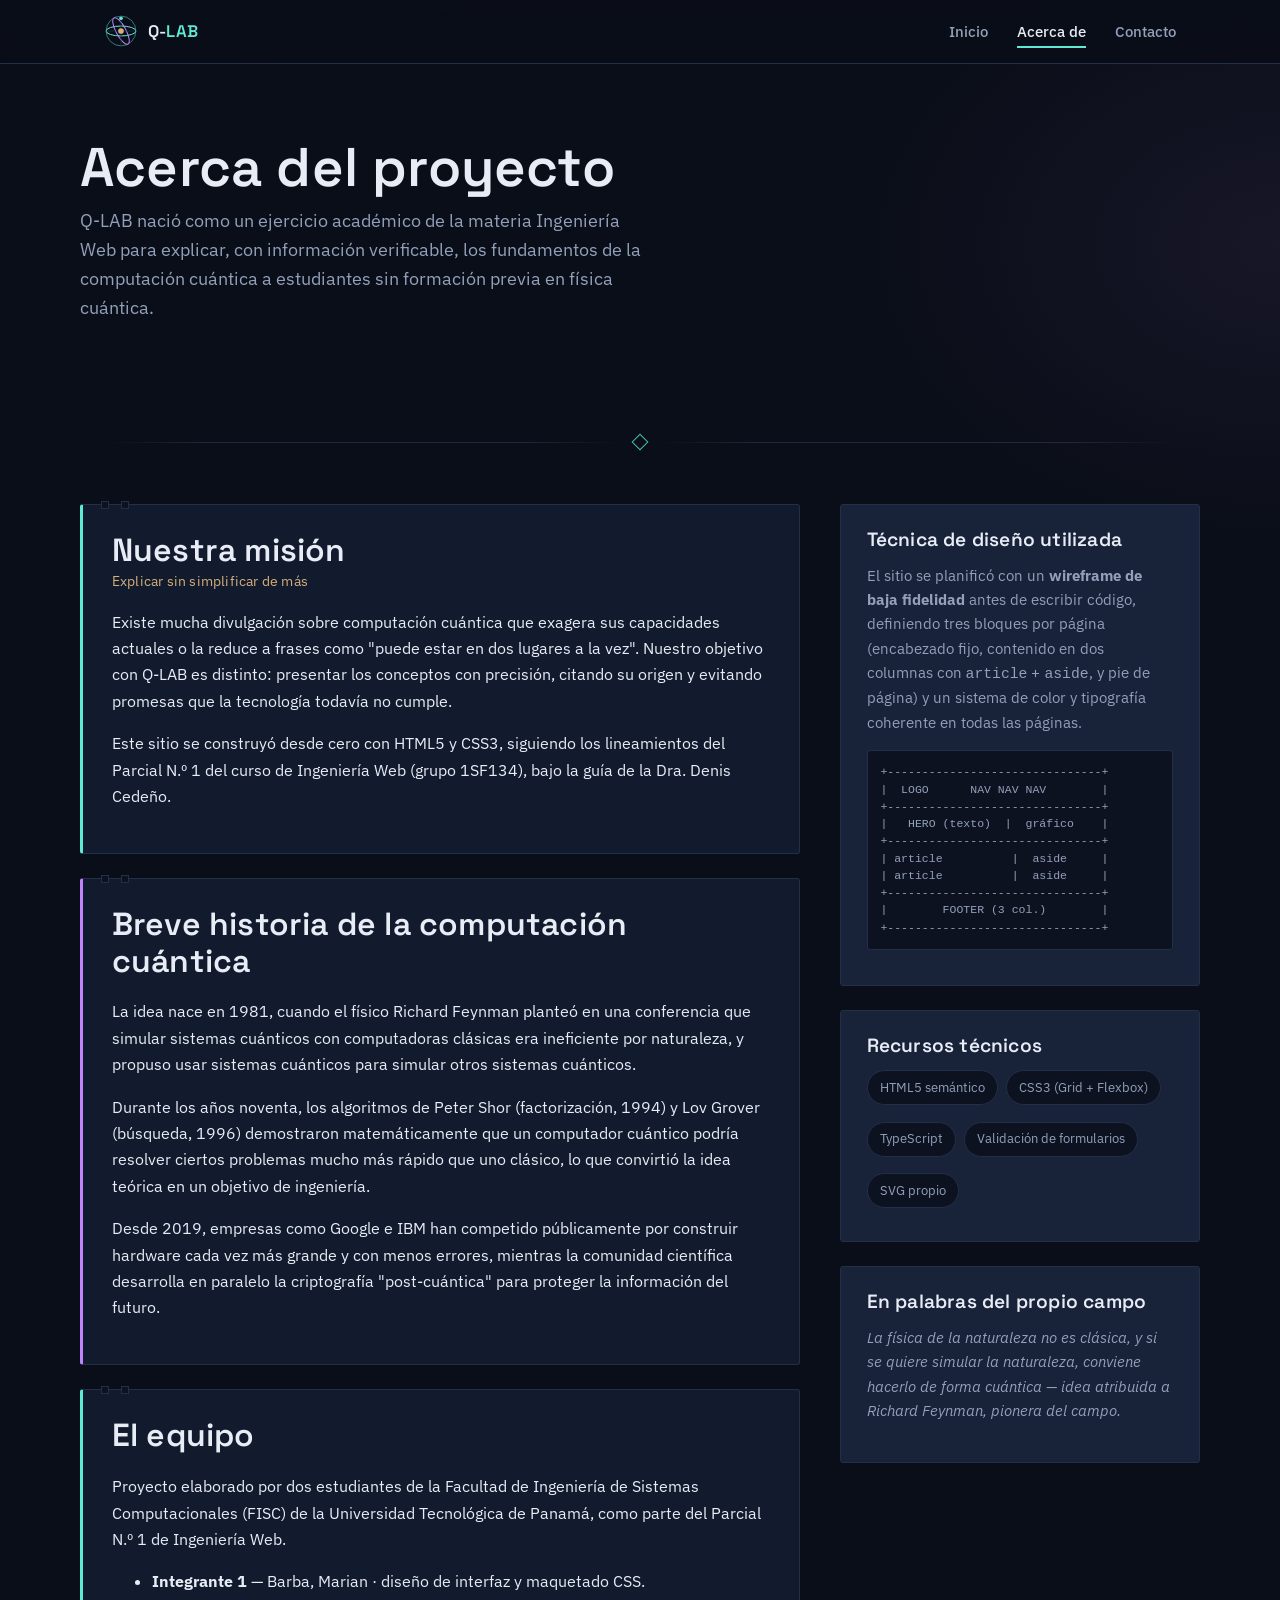
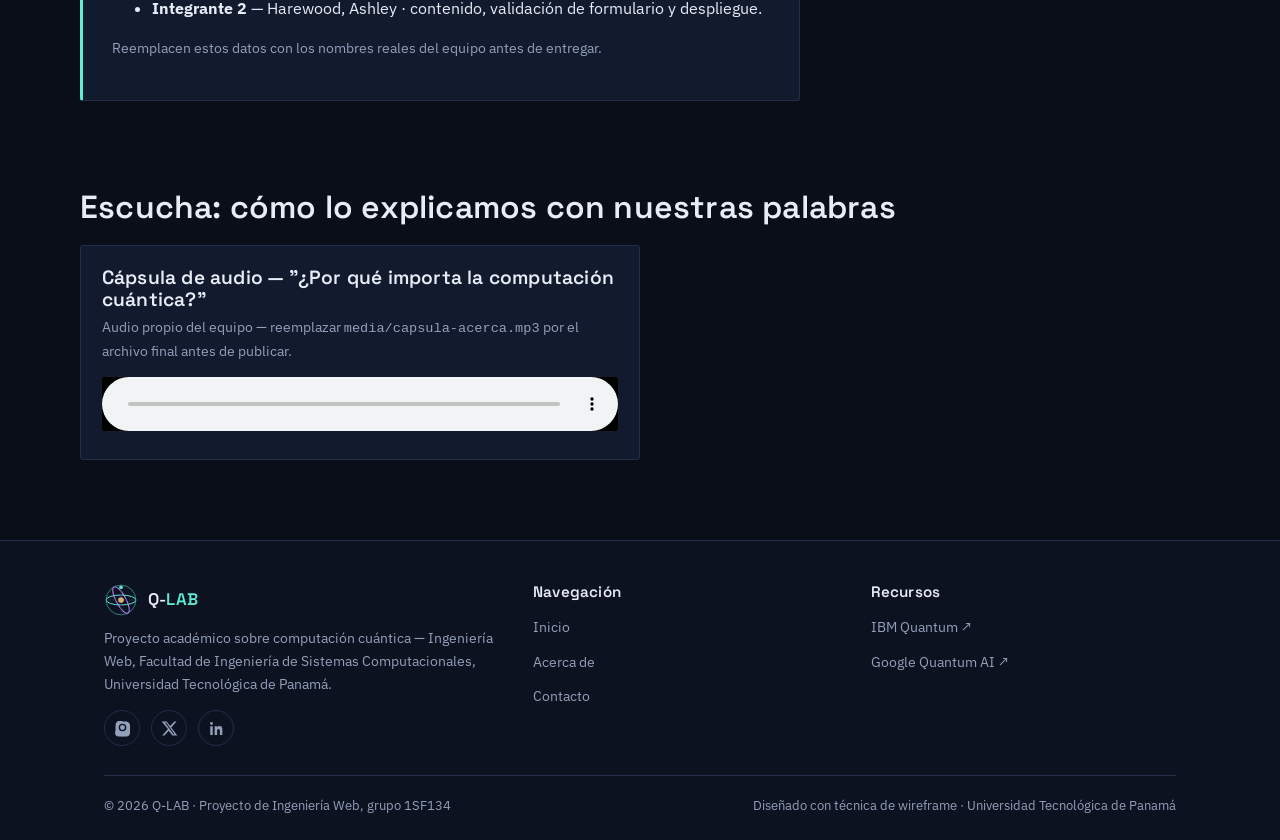
==== html/acerca.html @ eca436f5 "Primer commit: sitio Q-LAB sobre computacion cuantica" ====
<!DOCTYPE html>
<html lang="es">
<head>
<meta charset="UTF-8">
<meta name="viewport" content="width=device-width, initial-scale=1.0">
<title>Acerca de · Q-LAB</title>
<meta name="description" content="Conoce el equipo, la misión y la historia de la computación cuántica detrás del proyecto Q-LAB.">
<link rel="icon" type="image/svg+xml" href="../img/favicon.svg">
<link rel="preconnect" href="https://fonts.googleapis.com">
<link href="https://fonts.googleapis.com/css2?family=Space+Grotesk:wght@500;600;700&family=IBM+Plex+Sans:wght@400;500;600&display=swap" rel="stylesheet">
<link rel="stylesheet" href="../css/styles.css">
</head>
<body>

<header class="site-header">
  <nav class="nav" aria-label="Navegación principal">
    <a class="brand" href="index.html">
      <img src="../img/logo.svg" alt="Logotipo Q-LAB: esfera de Bloch estilizada">
      <span class="brand-name">Q-<span>LAB</span></span>
    </a>
    <ul class="nav-links">
      <li><a href="index.html">Inicio</a></li>
      <li><a href="acerca.html" aria-current="page">Acerca de</a></li>
      <li><a href="contacto.html">Contacto</a></li>
    </ul>
  </nav>
</header>

<main>
  <section class="hero container" style="grid-template-columns:1fr;">
    <div>
      <h1>Acerca del proyecto</h1>
      <p class="lede">Q-LAB nació como un ejercicio académico de la materia Ingeniería Web para explicar, con información verificable, los fundamentos de la computación cuántica a estudiantes sin formación previa en física cuántica.</p>
    </div>
  </section>

  <div class="container"><div class="circuit-divider"><span class="gate"></span></div></div>

  <section class="container content-grid">
    <div>

      <article class="entry">
        <h2>Nuestra misión <small>Explicar sin simplificar de más</small></h2>
        <p>Existe mucha divulgación sobre computación cuántica que exagera sus capacidades actuales o la reduce a frases como "puede estar en dos lugares a la vez". Nuestro objetivo con Q-LAB es distinto: presentar los conceptos con precisión, citando su origen y evitando promesas que la tecnología todavía no cumple.</p>
        <p>Este sitio se construyó desde cero con HTML5 y CSS3, siguiendo los lineamientos del Parcial N.º 1 del curso de Ingeniería Web (grupo 1SF134), bajo la guía de la Dra. Denis Cedeño.</p>
      </article>

      <article class="entry alt">
        <h2>Breve historia de la computación cuántica</h2>
        <p>La idea nace en 1981, cuando el físico Richard Feynman planteó en una conferencia que simular sistemas cuánticos con computadoras clásicas era ineficiente por naturaleza, y propuso usar sistemas cuánticos para simular otros sistemas cuánticos.</p>
        <p>Durante los años noventa, los algoritmos de Peter Shor (factorización, 1994) y Lov Grover (búsqueda, 1996) demostraron matemáticamente que un computador cuántico podría resolver ciertos problemas mucho más rápido que uno clásico, lo que convirtió la idea teórica en un objetivo de ingeniería.</p>
        <p>Desde 2019, empresas como Google e IBM han competido públicamente por construir hardware cada vez más grande y con menos errores, mientras la comunidad científica desarrolla en paralelo la criptografía "post-cuántica" para proteger la información del futuro.</p>
      </article>

      <article class="entry">
        <h2>El equipo</h2>
        <p>Proyecto elaborado por dos estudiantes de la Facultad de Ingeniería de Sistemas Computacionales (FISC) de la Universidad Tecnológica de Panamá, como parte del Parcial N.º 1 de Ingeniería Web.</p>
        <ul>
          <li><strong>Integrante 1</strong> — Barba, Marian · diseño de interfaz y maquetado CSS.</li>
          <li><strong>Integrante 2</strong> — Harewood, Ashley · contenido, validación de formulario y despliegue.</li>
        </ul>
        <p class="text-muted" style="font-size:.85rem;">Reemplacen estos datos con los nombres reales del equipo antes de entregar.</p>
      </article>

    </div>

    <div>
      <aside aria-label="Técnica de diseño utilizada">
        <h3>Técnica de diseño utilizada</h3>
        <p style="color:var(--text-muted); font-size:.92rem;">El sitio se planificó con un <strong>wireframe de baja fidelidad</strong> antes de escribir código, definiendo tres bloques por página (encabezado fijo, contenido en dos columnas con <code>article</code> + <code>aside</code>, y pie de página) y un sistema de color y tipografía coherente en todas las páginas.</p>
        <pre style="background:var(--bg-alt); border:1px solid var(--border); border-radius:var(--radius); padding:.8rem; font-size:.72rem; color:var(--text-muted); overflow-x:auto; line-height:1.5;">
+-------------------------------+
|  LOGO      NAV NAV NAV        |
+-------------------------------+
|   HERO (texto)  |  gráfico    |
+-------------------------------+
| article          |  aside     |
| article          |  aside     |
+-------------------------------+
|        FOOTER (3 col.)        |
+-------------------------------+</pre>
      </aside>

      <aside aria-label="Recursos técnicos usados">
        <h3>Recursos técnicos</h3>
        <ul class="pill-list">
          <li>HTML5 semántico</li>
          <li>CSS3 (Grid + Flexbox)</li>
          <li>TypeScript</li>
          <li>Validación de formularios</li>
          <li>SVG propio</li>
        </ul>
      </aside>

      <aside aria-label="Cita">
        <h3>En palabras del propio campo</h3>
        <p style="font-style:italic; color:var(--text-muted); font-size:.92rem;">La física de la naturaleza no es clásica, y si se quiere simular la naturaleza, conviene hacerlo de forma cuántica — idea atribuida a Richard Feynman, pionera del campo.</p>
      </aside>
    </div>
  </section>

  <!-- ===================== AUDIO ===================== -->
  <section class="media-section container" aria-label="Cápsula sonora del equipo">
    <h2>Escucha: cómo lo explicamos con nuestras palabras</h2>
    <div class="media-box" style="max-width:560px;">
      <h3>Cápsula de audio — "¿Por qué importa la computación cuántica?"</h3>
      <p class="hint">Audio propio del equipo — reemplazar <code>media/capsula-acerca.mp3</code> por el archivo final antes de publicar.</p>
      <audio controls>
        <source src="../media/capsula-acerca.mp3" type="audio/mpeg">
        Tu navegador no soporta la reproducción de audio.
      </audio>
    </div>
  </section>

</main>

<footer class="site-footer">
  <div class="container">
    <div class="footer-grid">
      <div>
        <div class="brand" style="margin-bottom:.6rem;">
          <img src="../img/logo.svg" alt="" width="28" height="28">
          <span class="brand-name">Q-<span>LAB</span></span>
        </div>
        <p class="text-muted" style="font-size:.88rem;">Proyecto académico sobre computación cuántica — Ingeniería Web, Facultad de Ingeniería de Sistemas Computacionales, Universidad Tecnológica de Panamá.</p>
        <div class="social-row">
          <a href="#" aria-label="Instagram" title="Instagram (enlace de ejemplo)"><svg viewBox="0 0 24 24"><path d="M12 2.2c3.2 0 3.58.01 4.85.07 1.17.05 1.97.24 2.43.4a4.9 4.9 0 0 1 1.77 1.15 4.9 4.9 0 0 1 1.15 1.77c.16.46.35 1.26.4 2.43.06 1.27.07 1.65.07 4.85s-.01 3.58-.07 4.85c-.05 1.17-.24 1.97-.4 2.43a4.9 4.9 0 0 1-1.15 1.77 4.9 4.9 0 0 1-1.77 1.15c-.46.16-1.26.35-2.43.4-1.27.06-1.65.07-4.85.07s-3.58-.01-4.85-.07c-1.17-.05-1.97-.24-2.43-.4a4.9 4.9 0 0 1-1.77-1.15 4.9 4.9 0 0 1-1.15-1.77c-.16-.46-.35-1.26-.4-2.43C2.21 15.58 2.2 15.2 2.2 12s.01-3.58.07-4.85c.05-1.17.24-1.97.4-2.43A4.9 4.9 0 0 1 3.82 3a4.9 4.9 0 0 1 1.77-1.15c.46-.16 1.26-.35 2.43-.4C9.29 1.4 9.67 1.4 12 1.4Zm0 3a5.4 5.4 0 1 0 0 10.8 5.4 5.4 0 0 0 0-10.8Zm0 8.9a3.5 3.5 0 1 1 0-7 3.5 3.5 0 0 1 0 7Zm5.6-9.1a1.26 1.26 0 1 1-2.52 0 1.26 1.26 0 0 1 2.52 0Z"/></svg></a>
          <a href="#" aria-label="X (Twitter)" title="X (enlace de ejemplo)"><svg viewBox="0 0 24 24"><path d="M18.9 2H22l-7.6 8.7L23 22h-6.8l-5.3-6.9L4.8 22H1.7l8.1-9.3L1 2h7l4.8 6.3L18.9 2Zm-1.2 18h1.7L7.4 3.9H5.6L17.7 20Z"/></svg></a>
          <a href="#" aria-label="LinkedIn" title="LinkedIn (enlace de ejemplo)"><svg viewBox="0 0 24 24"><path d="M6.94 5a2 2 0 1 1-4-.02 2 2 0 0 1 4 .02ZM3.2 8.75h3.47V21H3.2V8.75Zm6.2 0h3.33v1.68h.05c.46-.87 1.6-1.8 3.3-1.8 3.53 0 4.18 2.32 4.18 5.35V21h-3.47v-5.42c0-1.29-.02-2.96-1.8-2.96-1.8 0-2.08 1.41-2.08 2.87V21H9.4V8.75Z"/></svg></a>
        </div>
      </div>
      <div>
        <h4>Navegación</h4>
        <ul>
          <li><a href="index.html">Inicio</a></li>
          <li><a href="acerca.html">Acerca de</a></li>
          <li><a href="contacto.html">Contacto</a></li>
        </ul>
      </div>
      <div>
        <h4>Recursos</h4>
        <ul>
          <li><a href="https://www.ibm.com/quantum" target="_blank" rel="noopener noreferrer">IBM Quantum ↗</a></li>
          <li><a href="https://quantumai.google/" target="_blank" rel="noopener noreferrer">Google Quantum AI ↗</a></li>
        </ul>
      </div>
    </div>
    <div class="footer-bottom">
      <span>© 2026 Q-LAB · Proyecto de Ingeniería Web, grupo 1SF134</span>
      <span>Diseñado con técnica de wireframe · Universidad Tecnológica de Panamá</span>
    </div>
  </div>
</footer>

</body>
</html>
---- css/styles.css ----
/* =========================================================
   Q-LAB · Computación Cuántica
   Hoja de estilos — CSS3 puro, sin frameworks
   Paleta inspirada en refrigeradores de dilución (frío/azul
   profundo), láseres (cian) y superposición (violeta), con
   un acento dorado que evoca el cableado coaxial chapado en
   oro de los procesadores cuánticos reales.
   ========================================================= */

:root{
  --bg:            #0a0e18;
  --bg-alt:        #0d1220;
  --surface:       #121a2e;
  --surface-2:     #182238;
  --border:        #232e48;
  --text:          #e7ecf5;
  --text-muted:    #92a0ba;
  --cyan:          #5eead4;
  --violet:        #c084fc;
  --gold:          #d4af7a;
  --danger:        #ff8a8a;
  --ok:            #7ee0a8;

  --font-head: "Space Grotesk", "Segoe UI", sans-serif;
  --font-body: "IBM Plex Sans", "Segoe UI", sans-serif;

  --maxw: 1120px;
  --radius: 3px;
}

*, *::before, *::after{ box-sizing: border-box; }

html{ scroll-behavior: smooth; }

body{
  margin: 0;
  background: var(--bg);
  color: var(--text);
  font-family: var(--font-body);
  font-size: 16px;
  line-height: 1.65;
  background-image:
    radial-gradient(ellipse 900px 500px at 15% -10%, rgba(94,234,212,.08), transparent 60%),
    radial-gradient(ellipse 700px 500px at 100% 10%, rgba(192,132,252,.07), transparent 60%);
  background-repeat: no-repeat;
}

img{ max-width: 100%; display: block; }

a{ color: var(--cyan); text-decoration: none; }
a:hover{ text-decoration: underline; }
a:focus-visible, button:focus-visible, input:focus-visible, textarea:focus-visible, select:focus-visible{
  outline: 2px solid var(--cyan);
  outline-offset: 2px;
}

.container{
  max-width: var(--maxw);
  margin: 0 auto;
  padding: 0 1.5rem;
}

h1, h2, h3, h4{
  font-family: var(--font-head);
  font-weight: 600;
  line-height: 1.15;
  margin: 0 0 .6em;
  letter-spacing: .2px;
}
h1{ font-size: clamp(2.1rem, 4.5vw, 3.4rem); }
h2{ font-size: clamp(1.5rem, 3vw, 2rem); }
h3{ font-size: 1.2rem; }
p{ margin: 0 0 1em; color: var(--text); max-width: 68ch; }
.text-muted{ color: var(--text-muted); }

/* ---------- divisor tipo "circuito cuántico" ---------- */
.circuit-divider{
  display: flex;
  align-items: center;
  gap: .5rem;
  margin: 2.5rem 0;
  opacity: .8;
}
.circuit-divider::before,
.circuit-divider::after{
  content: "";
  height: 1px;
  flex: 1;
  background: linear-gradient(90deg, transparent, var(--border) 20%, var(--border) 80%, transparent);
}
.circuit-divider .gate{
  width: 12px; height: 12px;
  border: 1.5px solid var(--cyan);
  transform: rotate(45deg);
  flex-shrink: 0;
}

/* ---------- barra de navegación ---------- */
.site-header{
  position: sticky; top: 0; z-index: 50;
  background: rgba(10,14,24,.85);
  backdrop-filter: blur(10px);
  border-bottom: 1px solid var(--border);
}
.nav{
  display: flex; align-items: center; justify-content: space-between;
  padding: .9rem 1.5rem;
  max-width: var(--maxw); margin: 0 auto;
}
.brand{ display: flex; align-items: center; gap: .6rem; }
.brand img{ width: 34px; height: 34px; }
.brand-name{
  font-family: var(--font-head); font-weight: 600; font-size: 1.05rem;
  color: var(--text); letter-spacing: .3px;
}
.brand-name span{ color: var(--cyan); }

.nav-links{
  list-style: none; display: flex; gap: 1.8rem;
  margin: 0; padding: 0;
}
.nav-links a{
  color: var(--text-muted); font-size: .95rem; font-weight: 500;
  padding: .3rem 0; border-bottom: 2px solid transparent;
}
.nav-links a:hover, .nav-links a[aria-current="page"]{
  color: var(--text); text-decoration: none;
  border-bottom-color: var(--cyan);
}
.nav-toggle{ display: none; }

/* ---------- hero ---------- */
.hero{
  padding: 4.5rem 0 3.5rem;
  display: grid;
  grid-template-columns: 1.15fr .85fr;
  gap: 2.5rem;
  align-items: center;
}
.hero h1{ margin-bottom: .5rem; }
.hero .lede{ font-size: 1.1rem; color: var(--text-muted); max-width: 52ch; }
.hero-cta{ display: flex; gap: 1rem; margin-top: 1.6rem; flex-wrap: wrap; }

.btn{
  display: inline-block;
  font-family: var(--font-body); font-weight: 600; font-size: .95rem;
  padding: .75rem 1.4rem;
  border-radius: var(--radius);
  border: 1px solid transparent;
  cursor: pointer;
}
.btn:hover{ text-decoration: none; }
.btn-primary{
  background: var(--cyan); color: #052422;
}
.btn-primary:hover{ background: #82f2e0; }
.btn-outline{
  border-color: var(--border); color: var(--text);
  background: transparent;
}
.btn-outline:hover{ border-color: var(--cyan); color: var(--cyan); }

/* ---------- esfera de Bloch animada (SVG/CSS) ---------- */
.bloch{
  position: relative;
  width: 260px; height: 260px;
  margin: 0 auto;
}
.bloch .ring{
  position: absolute; inset: 0;
  border: 1px solid rgba(94,234,212,.35);
  border-radius: 50%;
}
.bloch .ring.eq{
  transform: scaleY(.34);
}
.bloch .ring.tilt{
  transform: rotate(62deg) scaleY(.34);
  border-color: rgba(192,132,252,.35);
}
.bloch .axis{
  position: absolute; left: 50%; top: 50%;
  background: var(--border);
}
.bloch .axis.v{ width: 1px; height: 100%; transform: translate(-50%,-50%); }
.bloch .axis.h{ height: 1px; width: 100%; transform: translate(-50%,-50%); }
.bloch .core{
  position: absolute; left: 50%; top: 50%;
  width: 10px; height: 10px; margin: -5px;
  background: var(--gold); border-radius: 50%;
  box-shadow: 0 0 18px 4px rgba(212,175,122,.55);
}
.bloch .orbit{
  position: absolute; inset: 18px;
  animation: spin 9s linear infinite;
}
.bloch .orbit .qubit{
  position: absolute; top: -6px; left: 50%;
  width: 12px; height: 12px; margin-left: -6px;
  background: var(--cyan); border-radius: 50%;
  box-shadow: 0 0 14px 3px rgba(94,234,212,.8);
}
.bloch .label{
  position: absolute; font-family: var(--font-head);
  font-size: .8rem; color: var(--text-muted);
}
.bloch .label.top{ top: -6px; left: 50%; transform: translateX(-50%); }
.bloch .label.bottom{ bottom: -6px; left: 50%; transform: translateX(-50%); }

@keyframes spin{ to{ transform: rotate(360deg); } }
@media (prefers-reduced-motion: reduce){
  .bloch .orbit{ animation: none; }
}

/* ---------- layout principal con article + aside ---------- */
.content-grid{
  display: grid;
  grid-template-columns: 2fr 1fr;
  gap: 2.5rem;
  align-items: start;
  padding: 1rem 0 3rem;
}

article.entry{
  background: var(--surface);
  border: 1px solid var(--border);
  border-left: 3px solid var(--cyan);
  border-radius: var(--radius);
  padding: 1.7rem 1.8rem;
  margin-bottom: 1.5rem;
  position: relative;
}
article.entry::before, article.entry::after{
  content: "";
  position: absolute; top: -4px;
  width: 8px; height: 8px;
  background: var(--bg-alt);
  border: 1px solid var(--border);
}
article.entry::before{ left: 18px; }
article.entry::after{ left: 38px; }
article.entry h2{ color: var(--text); }
article.entry h2 small{
  display: block; font-family: var(--font-body); font-weight: 400;
  font-size: .85rem; color: var(--gold); margin-top: .3rem;
}
article.entry.alt{ border-left-color: var(--violet); }

aside{
  background: var(--surface-2);
  border: 1px solid var(--border);
  border-radius: var(--radius);
  padding: 1.5rem 1.6rem;
  margin-bottom: 1.5rem;
}
aside h3{ margin-bottom: .8rem; }
aside ul{ margin: 0; padding-left: 1.1rem; }
aside li{ margin-bottom: .55rem; color: var(--text-muted); font-size: .93rem; }
aside li strong{ color: var(--text); }

.timeline{ list-style: none; margin: 0; padding: 0; }
.timeline li{
  padding-left: 1.2rem;
  border-left: 2px solid var(--border);
  padding-bottom: 1rem;
  position: relative;
  font-size: .9rem;
  color: var(--text-muted);
}
.timeline li::before{
  content: "";
  position: absolute; left: -5px; top: 3px;
  width: 8px; height: 8px; border-radius: 50%;
  background: var(--cyan);
}
.timeline li:last-child{ border-left-color: transparent; padding-bottom: 0; }
.timeline .yr{ color: var(--text); font-weight: 600; font-family: var(--font-head); }

.pill-list{ list-style: none; margin: 0; padding: 0; display: flex; flex-wrap: wrap; gap: .5rem; }
.pill-list li{
  background: var(--bg-alt); border: 1px solid var(--border);
  padding: .35rem .75rem; border-radius: 999px;
  font-size: .82rem; color: var(--text-muted);
}

/* ---------- aplicaciones (cards) ---------- */
.app-grid{
  display: grid;
  grid-template-columns: repeat(auto-fit, minmax(220px, 1fr));
  gap: 1.1rem;
  margin: 1.5rem 0 3rem;
}
.app-card{
  background: var(--surface);
  border: 1px solid var(--border);
  border-radius: var(--radius);
  padding: 1.3rem;
}
.app-card .tag{
  display: inline-block; font-size: .72rem; color: var(--bg);
  background: var(--gold); padding: .15rem .5rem; border-radius: 999px;
  margin-bottom: .6rem; font-weight: 700;
}
.app-card h3{ margin-bottom: .4rem; font-size: 1.02rem; }
.app-card p{ font-size: .9rem; color: var(--text-muted); margin: 0; }

/* ---------- media (audio / video) ---------- */
.media-section{ padding: 1rem 0 3rem; }
.media-grid{
  display: grid; grid-template-columns: 1fr 1fr; gap: 1.5rem;
}
.media-box{
  background: var(--surface); border: 1px solid var(--border);
  border-radius: var(--radius); padding: 1.3rem;
}
.media-box h3{ margin-bottom: .3rem; }
.media-box p.hint{ font-size: .85rem; color: var(--text-muted); margin-bottom: .9rem; }
video, audio{ width: 100%; border-radius: var(--radius); background: #000; }

/* ---------- recursos externos ---------- */
.resources{
  display: flex; flex-wrap: wrap; gap: 1rem; margin-top: .5rem;
}
.resource-link{
  flex: 1 1 260px;
  display: block;
  background: var(--surface); border: 1px solid var(--border);
  border-radius: var(--radius); padding: 1.1rem 1.2rem;
  color: var(--text);
}
.resource-link:hover{ border-color: var(--gold); text-decoration: none; }
.resource-link .src{ display: block; color: var(--gold); font-size: .78rem; margin-top: .3rem; }

/* ---------- formulario de contacto ---------- */
.form-card{
  background: var(--surface); border: 1px solid var(--border);
  border-radius: var(--radius); padding: 2rem;
}
.form-grid{
  display: grid; grid-template-columns: 1fr 1fr; gap: 1.2rem 1.4rem;
}
.field{ display: flex; flex-direction: column; gap: .4rem; }
.field.full{ grid-column: 1 / -1; }
.field label{ font-size: .88rem; color: var(--text-muted); font-weight: 500; }
.field .req{ color: var(--violet); }
.field input, .field select, .field textarea{
  background: var(--bg-alt); border: 1px solid var(--border);
  color: var(--text); font-family: var(--font-body); font-size: .95rem;
  padding: .65rem .8rem; border-radius: var(--radius);
}
.field textarea{ resize: vertical; min-height: 110px; }
.field input:invalid:not(:placeholder-shown),
.field textarea:invalid:not(:placeholder-shown){
  border-color: var(--danger);
}
.field .error-msg{
  font-size: .78rem; color: var(--danger); min-height: 1em;
}
.field input:focus, .field select:focus, .field textarea:focus{
  border-color: var(--cyan);
}
.form-actions{ margin-top: 1.6rem; display: flex; align-items: center; gap: 1rem; flex-wrap: wrap; }
.form-status{ font-size: .9rem; }
.form-status.ok{ color: var(--ok); }
.form-status.err{ color: var(--danger); }

.contact-grid{
  display: grid; grid-template-columns: 1.3fr .9fr; gap: 2.2rem;
  padding: 2rem 0 3rem; align-items: start;
}

.map-frame{
  border: 1px solid var(--border); border-radius: var(--radius);
  overflow: hidden; margin-top: 1rem; filter: grayscale(.3) invert(.92) contrast(.9);
}
.map-frame iframe{ width: 100%; height: 220px; border: 0; display: block; }

/* ---------- footer ---------- */
.site-footer{
  border-top: 1px solid var(--border);
  background: var(--bg-alt);
  padding: 2.6rem 0 1.6rem;
  margin-top: 2rem;
}
.footer-grid{
  display: grid; grid-template-columns: 1.3fr 1fr 1fr; gap: 2rem;
  padding-bottom: 1.8rem;
}
.footer-grid h4{ color: var(--text); font-size: .95rem; margin-bottom: .8rem; }
.footer-grid ul{ list-style: none; margin: 0; padding: 0; }
.footer-grid li{ margin-bottom: .5rem; }
.footer-grid a{ color: var(--text-muted); font-size: .88rem; }
.footer-grid a:hover{ color: var(--cyan); }

.social-row{ display: flex; gap: .7rem; margin-top: .3rem; }
.social-row a{
  width: 36px; height: 36px; display: flex; align-items: center; justify-content: center;
  border: 1px solid var(--border); border-radius: 50%; color: var(--text-muted);
}
.social-row a:hover{ border-color: var(--cyan); color: var(--cyan); text-decoration: none; }
.social-row svg{ width: 17px; height: 17px; fill: currentColor; }

.footer-bottom{
  border-top: 1px solid var(--border); padding-top: 1.2rem;
  display: flex; justify-content: space-between; flex-wrap: wrap; gap: .5rem;
  font-size: .8rem; color: var(--text-muted);
}

/* ---------- responsive ---------- */
@media (max-width: 860px){
  .hero{ grid-template-columns: 1fr; }
  .bloch{ order: -1; margin-bottom: 1rem; width: 200px; height: 200px; }
  .content-grid{ grid-template-columns: 1fr; }
  .contact-grid{ grid-template-columns: 1fr; }
  .media-grid{ grid-template-columns: 1fr; }
  .form-grid{ grid-template-columns: 1fr; }
  .footer-grid{ grid-template-columns: 1fr; gap: 1.4rem; }
  .nav-links{ gap: 1.1rem; }
}
@media (max-width: 560px){
  .nav-links{ display: none; }
}
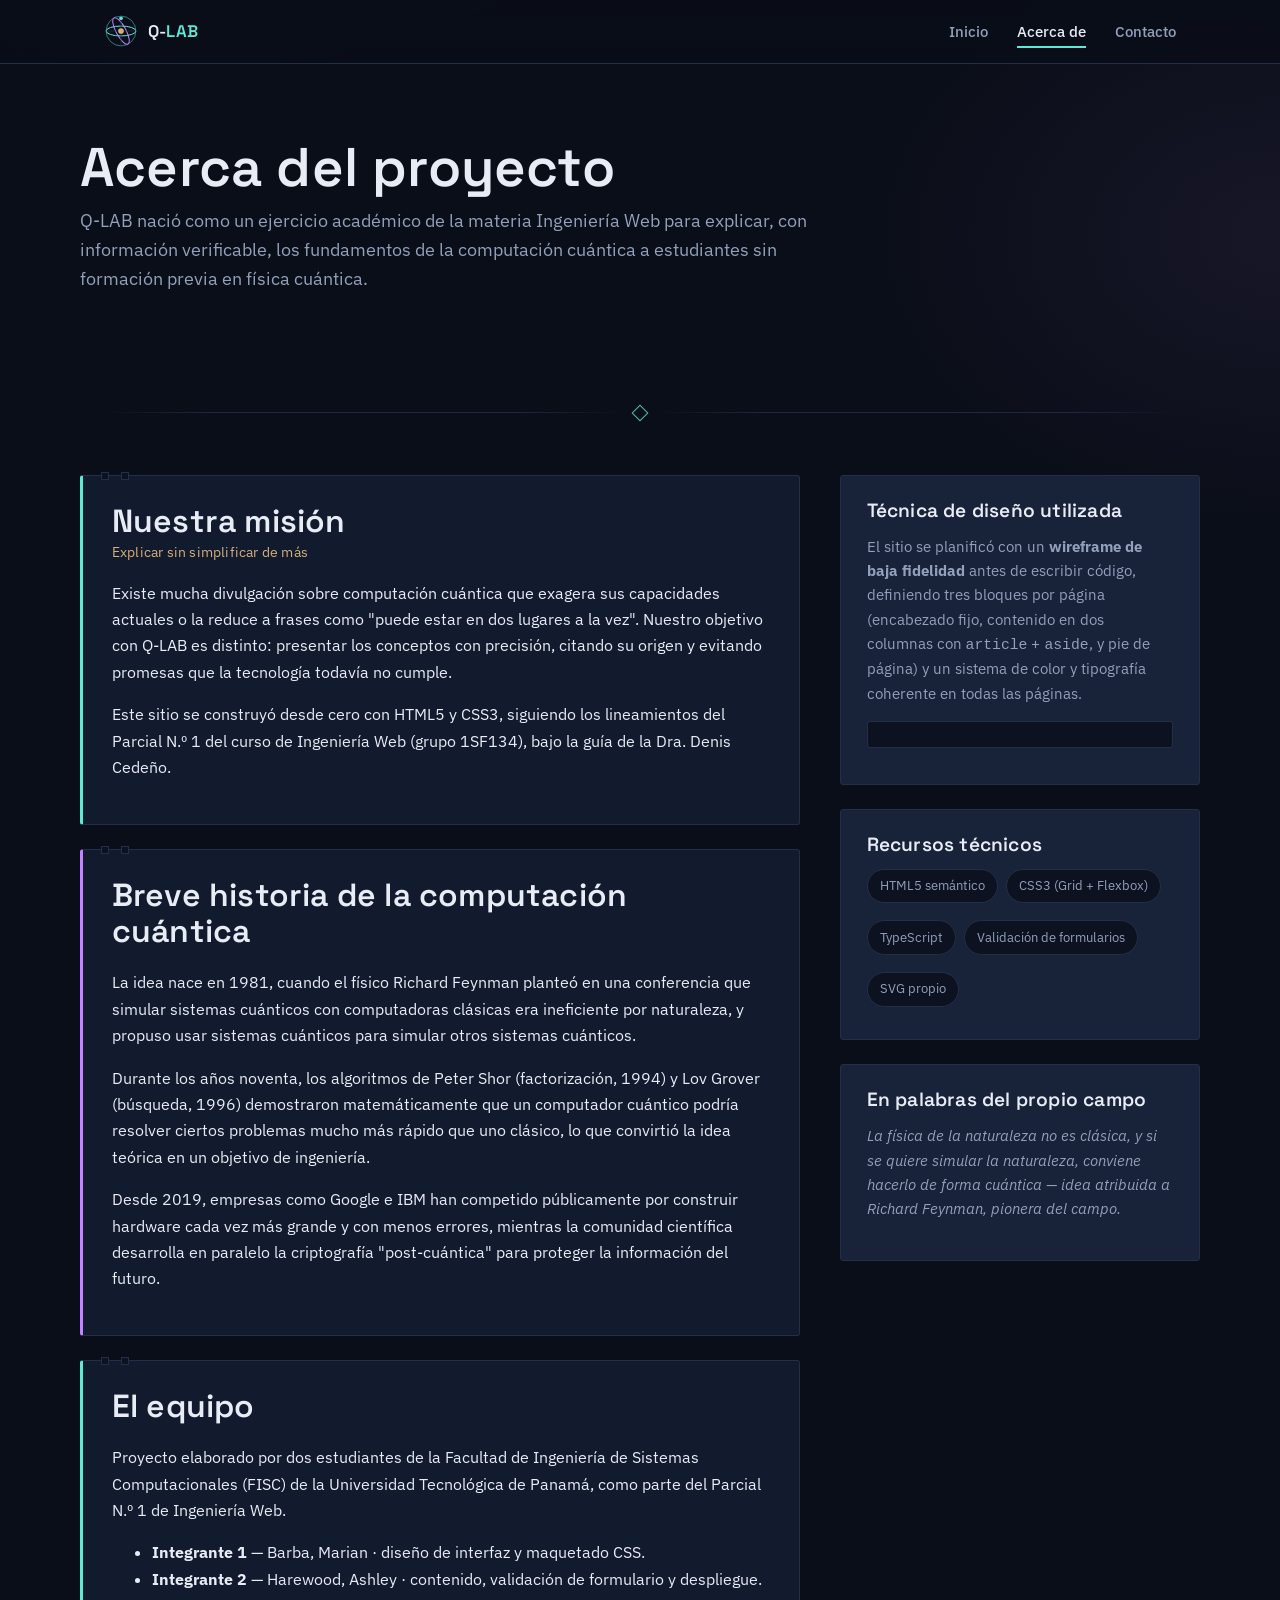
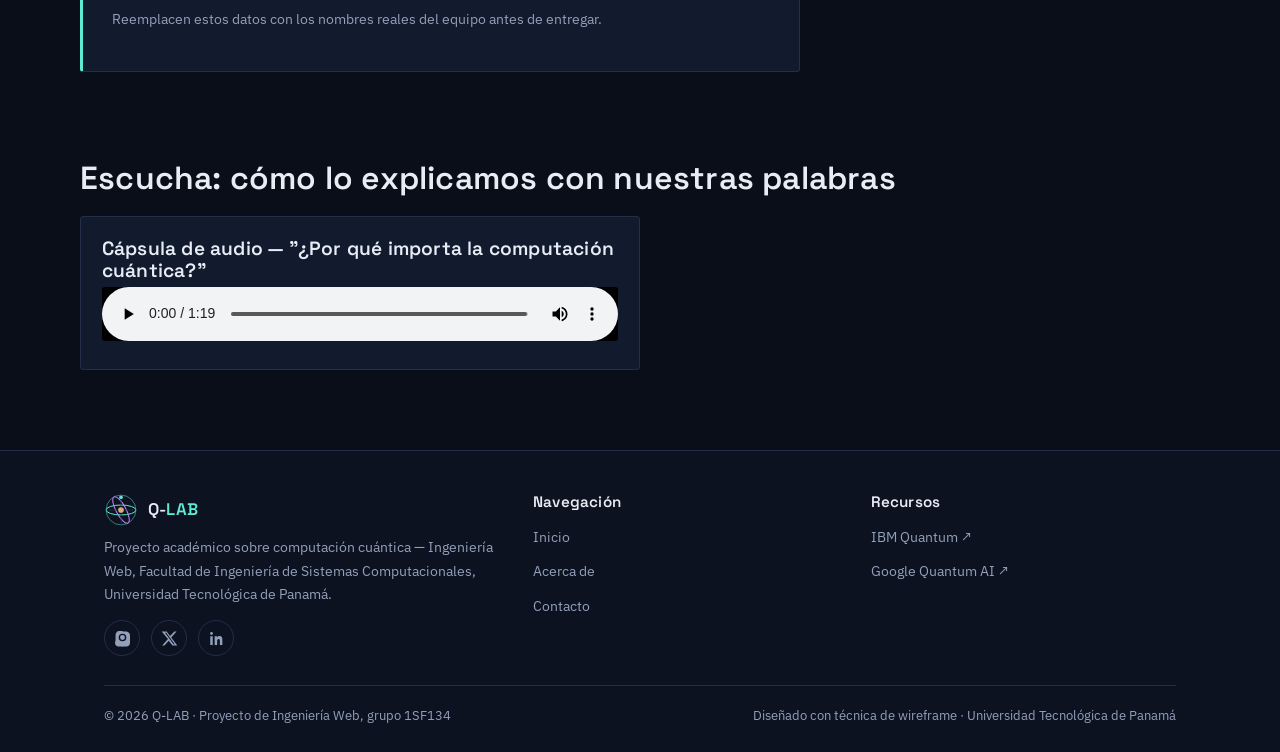
==== commit 579d14c2: "Se agrego meidia, se limpio la estructura" ====
--- a/html/acerca.html
+++ b/html/acerca.html
@@ -69,16 +69,7 @@
         <h3>Técnica de diseño utilizada</h3>
         <p style="color:var(--text-muted); font-size:.92rem;">El sitio se planificó con un <strong>wireframe de baja fidelidad</strong> antes de escribir código, definiendo tres bloques por página (encabezado fijo, contenido en dos columnas con <code>article</code> + <code>aside</code>, y pie de página) y un sistema de color y tipografía coherente en todas las páginas.</p>
         <pre style="background:var(--bg-alt); border:1px solid var(--border); border-radius:var(--radius); padding:.8rem; font-size:.72rem; color:var(--text-muted); overflow-x:auto; line-height:1.5;">
-+-------------------------------+
-|  LOGO      NAV NAV NAV        |
-+-------------------------------+
-|   HERO (texto)  |  gráfico    |
-+-------------------------------+
-| article          |  aside     |
-| article          |  aside     |
-+-------------------------------+
-|        FOOTER (3 col.)        |
-+-------------------------------+</pre>
+</pre>
       </aside>
 
       <aside aria-label="Recursos técnicos usados">
@@ -104,9 +95,8 @@
     <h2>Escucha: cómo lo explicamos con nuestras palabras</h2>
     <div class="media-box" style="max-width:560px;">
       <h3>Cápsula de audio — "¿Por qué importa la computación cuántica?"</h3>
-      <p class="hint">Audio propio del equipo — reemplazar <code>media/capsula-acerca.mp3</code> por el archivo final antes de publicar.</p>
       <audio controls>
-        <source src="../media/capsula-acerca.mp3" type="audio/mpeg">
+        <source src="../media/capsula-audio.mp3" type="audio/mpeg">
         Tu navegador no soporta la reproducción de audio.
       </audio>
     </div>
--- a/css/styles.css
+++ b/css/styles.css
@@ -138,7 +138,7 @@
   align-items: center;
 }
 .hero h1{ margin-bottom: .5rem; }
-.hero .lede{ font-size: 1.1rem; color: var(--text-muted); max-width: 52ch; }
+.hero .lede{ font-size: 1.1rem; color: var(--text-muted); max-width: 70ch; }
 .hero-cta{ display: flex; gap: 1rem; margin-top: 1.6rem; flex-wrap: wrap; }
 
 .btn{
@@ -316,6 +316,8 @@
 .media-box h3{ margin-bottom: .3rem; }
 .media-box p.hint{ font-size: .85rem; color: var(--text-muted); margin-bottom: .9rem; }
 video, audio{ width: 100%; border-radius: var(--radius); background: #000; }
+.video-frame{ width: 100%; aspect-ratio: 16 / 9; overflow: hidden; border-radius: var(--radius); background: #000; }
+.video-frame iframe{ width: 100%; height: 100%; border: 0; display: block; }
 
 /* ---------- recursos externos ---------- */
 .resources{
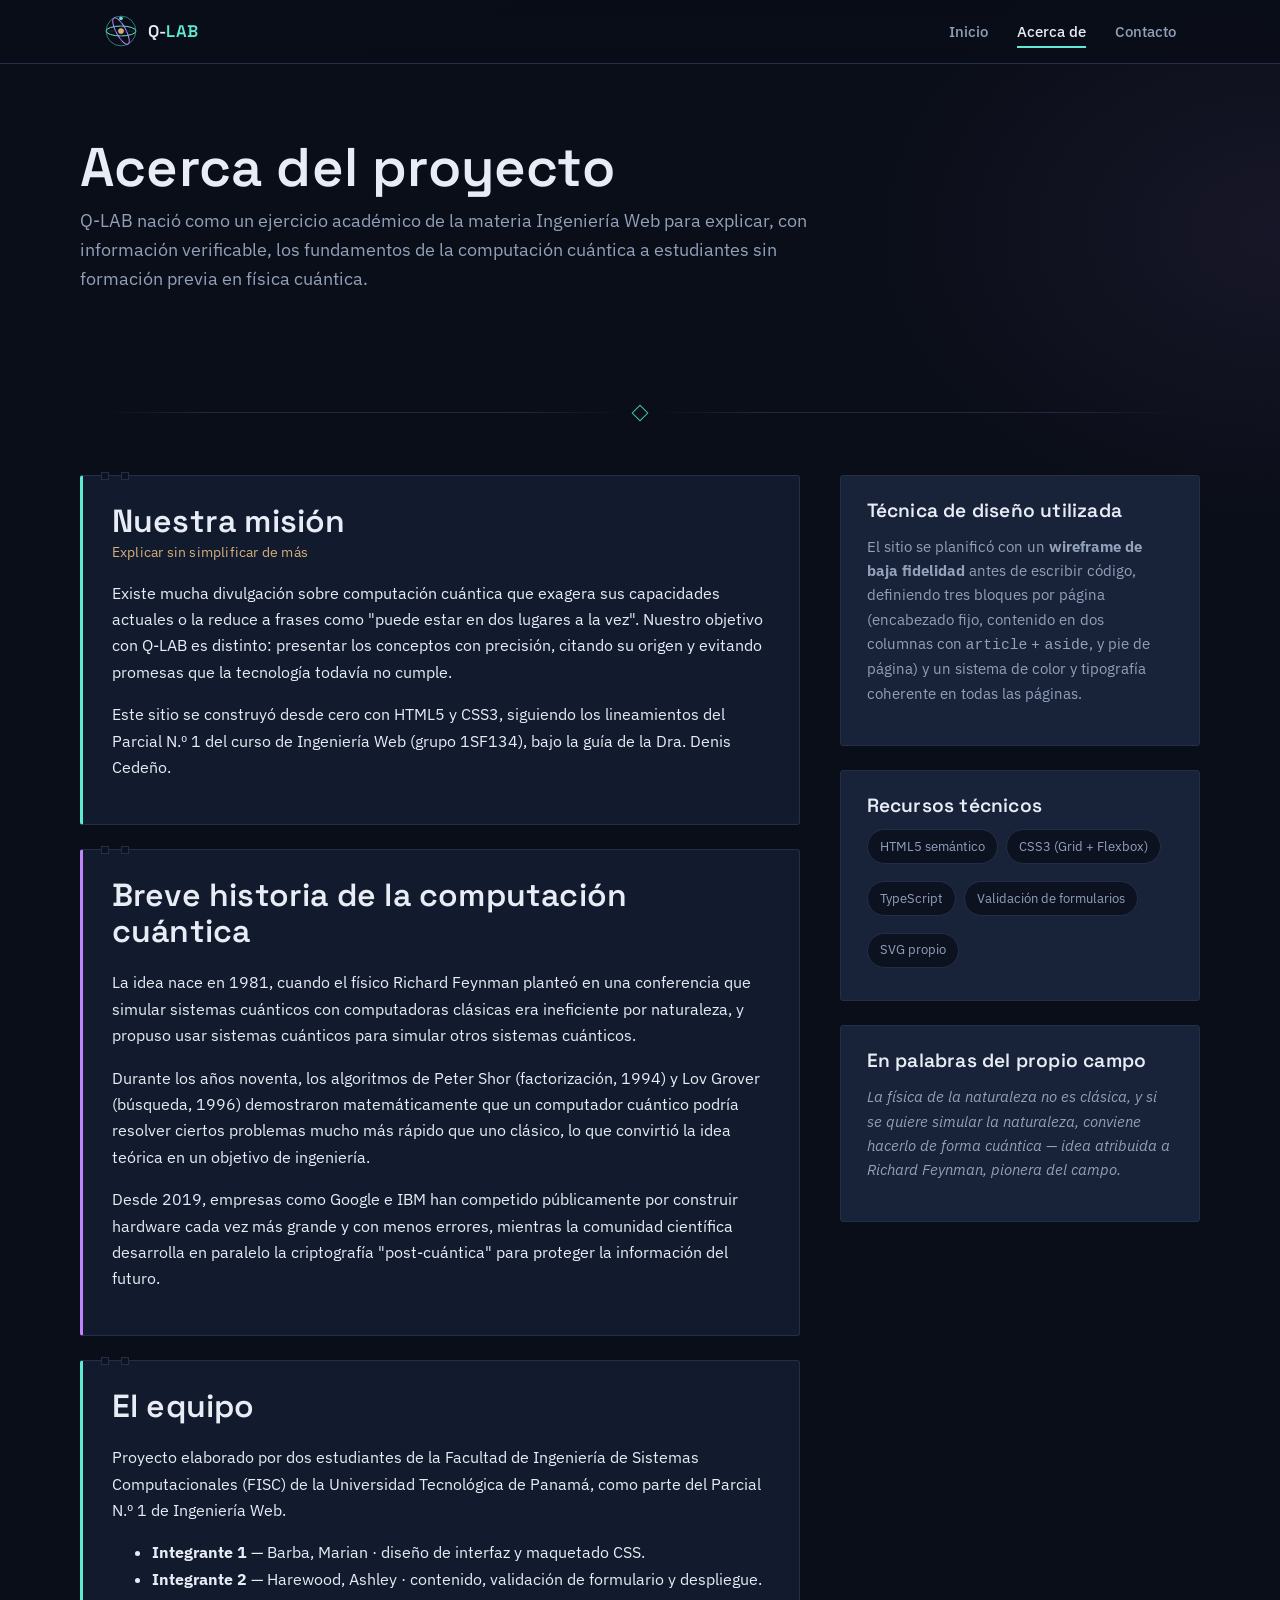
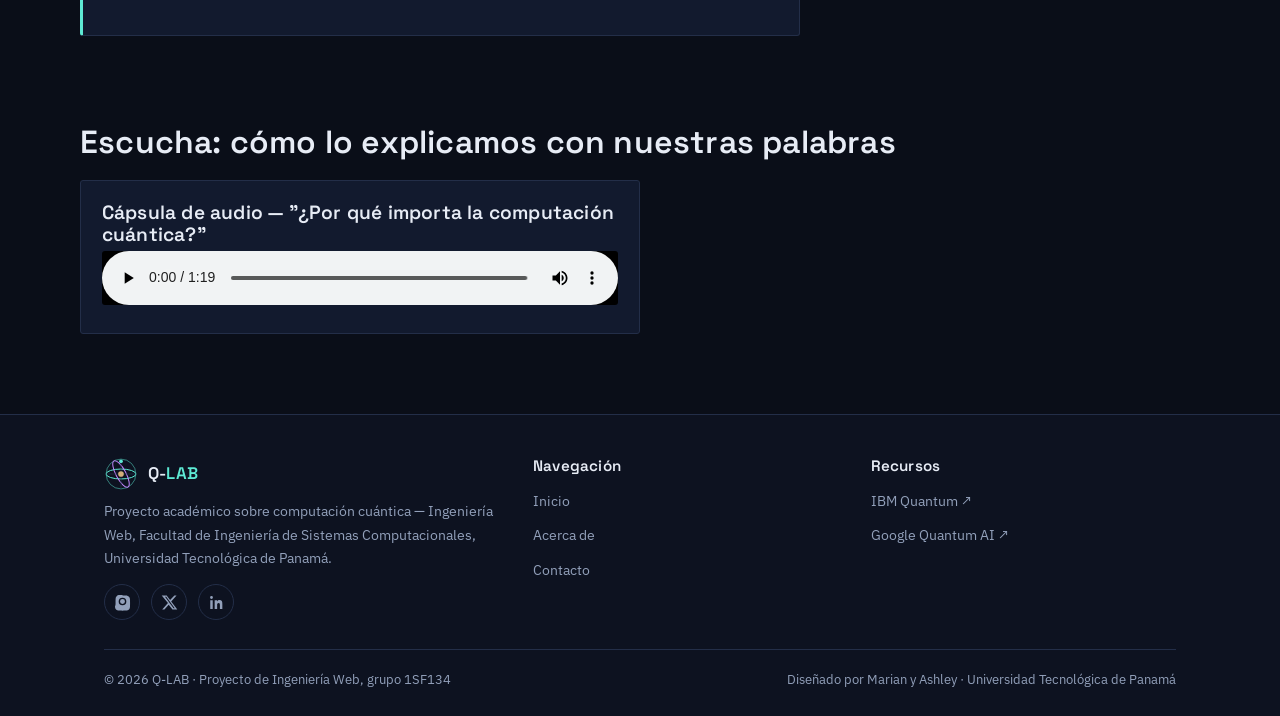
==== commit 67a65fff: "Arreglos terminados" ====
--- a/html/acerca.html
+++ b/html/acerca.html
@@ -59,7 +59,6 @@
           <li><strong>Integrante 1</strong> — Barba, Marian · diseño de interfaz y maquetado CSS.</li>
           <li><strong>Integrante 2</strong> — Harewood, Ashley · contenido, validación de formulario y despliegue.</li>
         </ul>
-        <p class="text-muted" style="font-size:.85rem;">Reemplacen estos datos con los nombres reales del equipo antes de entregar.</p>
       </article>
 
     </div>
@@ -68,7 +67,6 @@
       <aside aria-label="Técnica de diseño utilizada">
         <h3>Técnica de diseño utilizada</h3>
         <p style="color:var(--text-muted); font-size:.92rem;">El sitio se planificó con un <strong>wireframe de baja fidelidad</strong> antes de escribir código, definiendo tres bloques por página (encabezado fijo, contenido en dos columnas con <code>article</code> + <code>aside</code>, y pie de página) y un sistema de color y tipografía coherente en todas las páginas.</p>
-        <pre style="background:var(--bg-alt); border:1px solid var(--border); border-radius:var(--radius); padding:.8rem; font-size:.72rem; color:var(--text-muted); overflow-x:auto; line-height:1.5;">
 </pre>
       </aside>
 
@@ -137,7 +135,7 @@
     </div>
     <div class="footer-bottom">
       <span>© 2026 Q-LAB · Proyecto de Ingeniería Web, grupo 1SF134</span>
-      <span>Diseñado con técnica de wireframe · Universidad Tecnológica de Panamá</span>
+      <span>Diseñado por Marian y Ashley  · Universidad Tecnológica de Panamá</span>
     </div>
   </div>
 </footer>
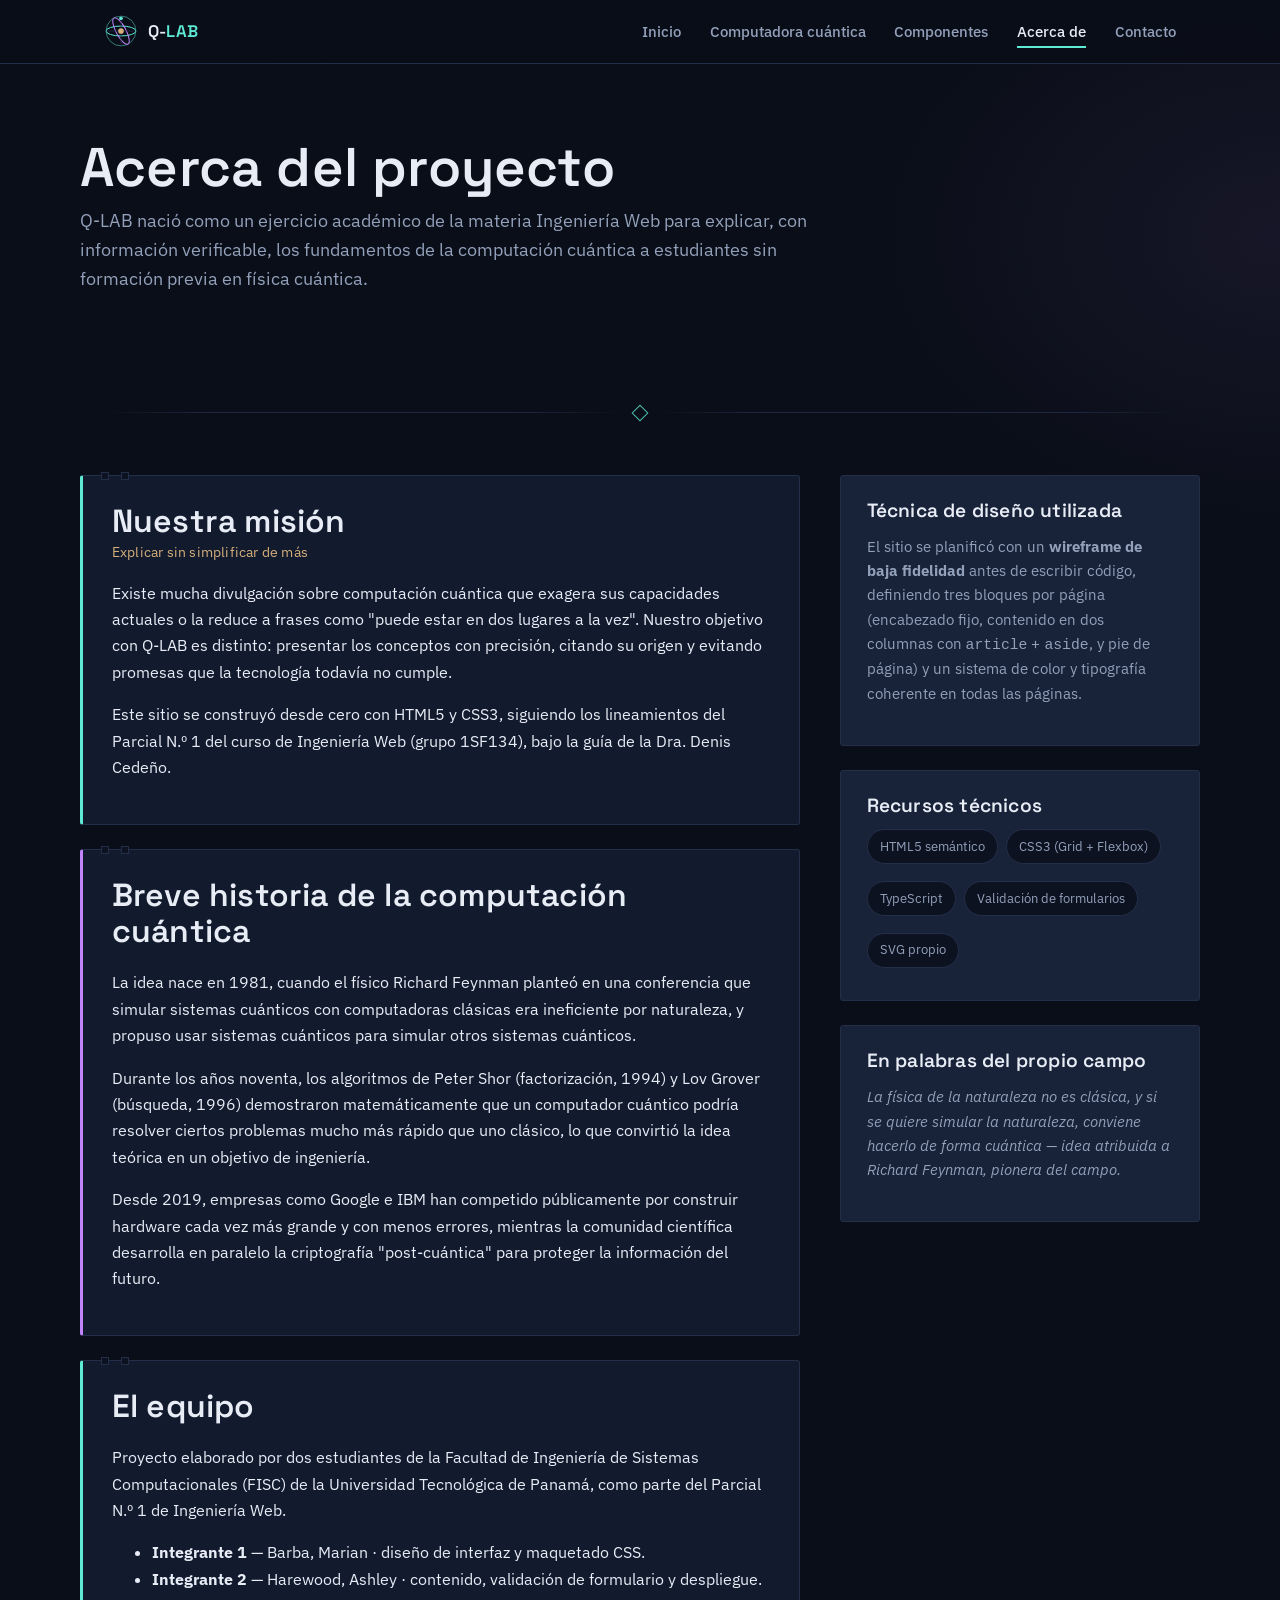
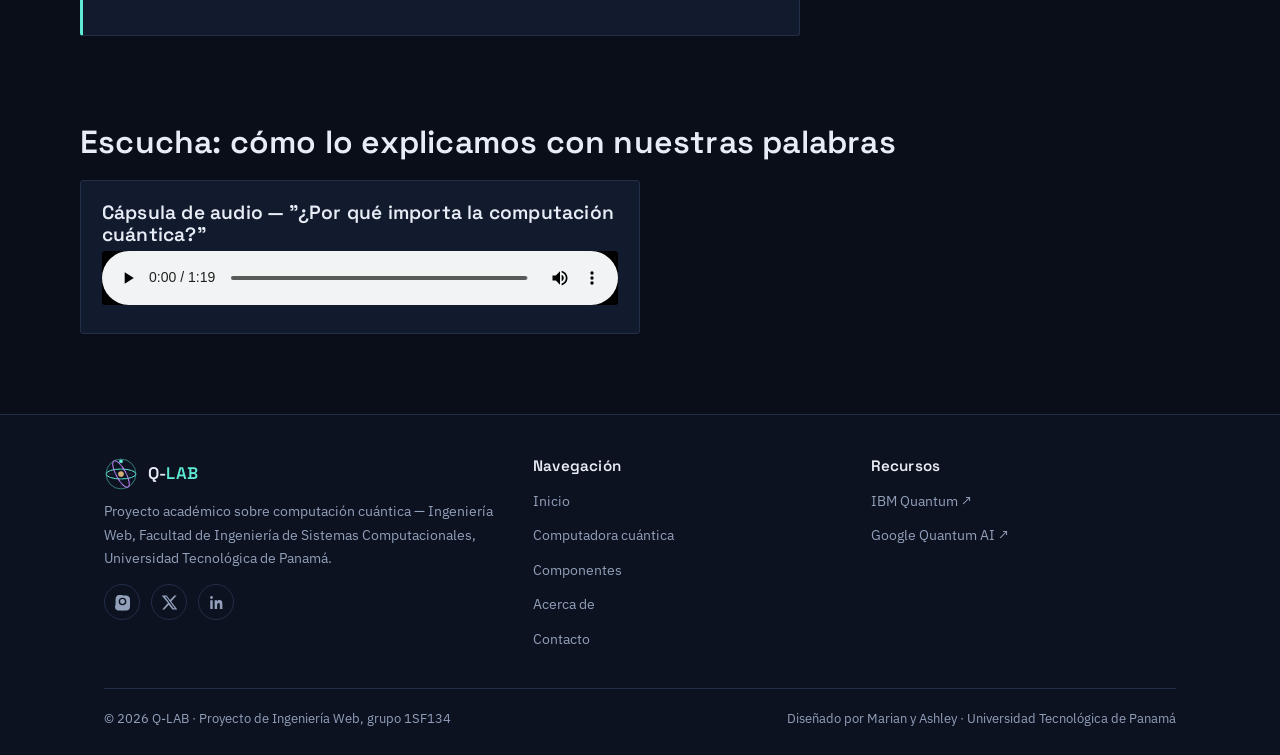
==== commit 0649aefb: "Add componentes.js for SVG synchronization on Component page This script synchronizes the fixed SVG " ====
--- a/html/acerca.html
+++ b/html/acerca.html
@@ -20,6 +20,8 @@
     </a>
     <ul class="nav-links">
       <li><a href="index.html">Inicio</a></li>
+      <li><a href="computadora-cuantica.html">Computadora cuántica</a></li>
+      <li><a href="componentes.html">Componentes</a></li>
       <li><a href="acerca.html" aria-current="page">Acerca de</a></li>
       <li><a href="contacto.html">Contacto</a></li>
     </ul>
@@ -121,6 +123,8 @@
         <h4>Navegación</h4>
         <ul>
           <li><a href="index.html">Inicio</a></li>
+          <li><a href="computadora-cuantica.html">Computadora cuántica</a></li>
+          <li><a href="componentes.html">Componentes</a></li>
           <li><a href="acerca.html">Acerca de</a></li>
           <li><a href="contacto.html">Contacto</a></li>
         </ul>
--- a/css/styles.css
+++ b/css/styles.css
@@ -212,6 +212,22 @@
   .bloch .orbit{ animation: none; }
 }
 
+/* ---------- imagen de computadora cuántica ---------- */
+.quantum-computer-visual{
+  width: 450px;
+  height: 450px;
+  margin: 0 auto;
+  display: flex;
+  align-items: center;
+  justify-content: center;
+}
+.quantum-computer-visual img{
+  width: 100%;
+  height: 100%;
+  object-fit: contain;
+  filter: drop-shadow(0 18px 28px rgba(0,0,0,.35));
+}
+
 /* ---------- layout principal con article + aside ---------- */
 .content-grid{
   display: grid;
@@ -408,10 +424,216 @@
   font-size: .8rem; color: var(--text-muted);
 }
 
-/* ---------- responsive ---------- */
+/* =========================================================
+   Página "Componentes" — diagrama SVG propio, fijo en el
+   centro de la pantalla, que va resaltando cada capa según
+   la tarjeta visible. Reemplaza la foto de fondo por un
+   dibujo vectorial en la misma paleta del sitio (nítido a
+   cualquier resolución, con vida propia vía animación).
+   Prefijo qc- para no chocar con el resto del sitio.
+   ========================================================= */
+
+.qc-diagram-wrap{
+  position: fixed;
+  inset: 0;
+  z-index: 0;
+  display: flex;
+  align-items: center;
+  justify-content: center;
+  pointer-events: none;
+}
+.qc-diagram-wrap ~ .site-header,
+.qc-diagram-wrap ~ main,
+.qc-diagram-wrap ~ .site-footer{ position: relative; z-index: 1; }
+.qc-diagram-wrap::before{
+  content: "";
+  position: absolute; inset: 0;
+  background:
+    radial-gradient(ellipse 900px 700px at 50% 42%, rgba(94,234,212,.07), transparent 60%),
+    radial-gradient(ellipse 700px 600px at 68% 68%, rgba(192,132,252,.06), transparent 60%),
+    var(--bg);
+}
+
+#qc-diagram{
+  position: relative;
+  width: min(58vw, 460px);
+  height: auto;
+  max-height: 88vh;
+  transform: translateY(4vh);
+  filter: drop-shadow(0 30px 60px rgba(0,0,0,.5));
+}
+
+.qc-layer{ transition: opacity .7s ease; opacity: .28; }
+.qc-layer.is-active{ opacity: 1; }
+
+.qc-ring{ fill: none; stroke: var(--text-muted); stroke-width: 1.4; }
+#layer-shield.is-active .qc-ring{ stroke: var(--cyan); }
+.qc-bolt{ fill: var(--text-muted); }
+#layer-shield.is-active .qc-bolt{ fill: var(--cyan); }
+
+.qc-wire{ stroke: var(--border); stroke-width: 1; }
+#layer-wiring.is-active .qc-wire{ stroke: var(--violet); }
+.qc-tick{ stroke: var(--border); stroke-width: 2; }
+#layer-wiring.is-active .qc-tick{ stroke: var(--violet); }
+
+.qc-plate{ fill: var(--surface-2); stroke: var(--border); stroke-width: 1.2; }
+#layer-stages.is-active .qc-plate{ stroke: var(--gold); fill: rgba(212,175,122,.10); }
+
+.qc-mixing{ fill: rgba(94,234,212,.05); stroke: var(--border); stroke-width: 1.4; }
+#layer-mixing.is-active .qc-mixing{ stroke: var(--cyan); fill: rgba(94,234,212,.16); }
+
+.qc-chip{ fill: var(--bg-alt); stroke: var(--border); stroke-width: 1.2; }
+#layer-chip.is-active .qc-chip{ stroke: var(--violet); fill: rgba(192,132,252,.18); }
+.qc-chip-grid{ stroke: var(--border); stroke-width: .6; }
+#layer-chip.is-active .qc-chip-grid{ stroke: var(--violet); opacity: .7; }
+
+.qc-amp{ fill: var(--bg-alt); stroke: var(--border); stroke-width: 1.2; }
+#layer-amps.is-active .qc-amp{ stroke: var(--gold); fill: rgba(212,175,122,.16); }
+.qc-signal{ fill: none; stroke: var(--border); stroke-width: 1; }
+#layer-amps.is-active .qc-signal{ stroke: var(--gold); }
+
+.qc-core{
+  fill: var(--gold);
+  animation: qc-pulse 3.2s ease-in-out infinite;
+  transform-origin: 240px 700px;
+}
+@keyframes qc-pulse{
+  0%, 100%{ opacity: .55; }
+  50%{ opacity: 1; }
+}
+@media (prefers-reduced-motion: reduce){
+  .qc-core{ animation: none; opacity: .85; }
+}
+
+@media (max-width: 860px){
+  #qc-diagram{ width: min(74vw, 360px); opacity: .8; }
+}
+
+.qc-hero{
+  min-height: 62vh;
+  display: flex;
+  flex-direction: column;
+  justify-content: center;
+  padding: 6rem 0 3rem;
+}
+.qc-eyebrow{
+  display: inline-block;
+  font-family: var(--font-head);
+  font-size: .78rem;
+  letter-spacing: .16em;
+  text-transform: uppercase;
+  color: var(--gold);
+  margin-bottom: .9rem;
+}
+.qc-hero h1{ max-width: 16ch; }
+.qc-hero .lede{ font-size: 1.08rem; color: var(--text-muted); max-width: 56ch; }
+.qc-hero .scroll-hint{
+  margin-top: 2.4rem;
+  font-size: .82rem;
+  color: var(--text-muted);
+  display: flex;
+  align-items: center;
+  gap: .5rem;
+}
+.qc-hero .scroll-hint::before{
+  content: "";
+  width: 1px; height: 26px;
+  background: linear-gradient(var(--cyan), transparent);
+}
+
+.qc-story{
+  padding: 2vh 0 8vh;
+  display: flex;
+  flex-direction: column;
+  gap: 18vh;
+}
+@media (max-width: 860px){
+  .qc-story{ gap: 7vh; padding-top: 1vh; }
+}
+
+.qc-card{
+  background: rgba(18,26,46,.62);
+  border: 1px solid rgba(94,234,212,.2);
+  border-radius: var(--radius);
+  padding: 2rem 2.2rem;
+  max-width: 560px;
+  backdrop-filter: blur(16px) saturate(150%);
+  -webkit-backdrop-filter: blur(16px) saturate(150%);
+  box-shadow: 0 24px 60px rgba(0,0,0,.4);
+  transition: border-color .5s ease;
+}
+.qc-card.qc-right{ margin-left: auto; }
+.qc-card.qc-left{ margin-right: auto; }
+.qc-card .qc-step{
+  display: block;
+  font-family: var(--font-head);
+  font-size: .78rem;
+  letter-spacing: .14em;
+  text-transform: uppercase;
+  color: var(--gold);
+  margin-bottom: .6rem;
+}
+.qc-card h2{ font-size: clamp(1.3rem, 2.4vw, 1.7rem); margin-bottom: .7rem; }
+.qc-card p{ color: var(--text-muted); font-size: .96rem; margin-bottom: .8rem; }
+.qc-card p:last-child{ margin-bottom: 0; }
+.qc-card.violet{ border-left: 3px solid var(--violet); }
+.qc-card.cyan{ border-left: 3px solid var(--cyan); }
+.qc-card.gold{ border-left: 3px solid var(--gold); }
+.qc-card.is-current{ border-color: rgba(94,234,212,.5); }
+
+.qc-rail{
+  position: fixed;
+  right: 2.2rem;
+  top: 50%;
+  transform: translateY(-50%);
+  z-index: 40;
+  display: flex;
+  flex-direction: column;
+  align-items: center;
+  gap: .9rem;
+}
+.qc-rail .qc-dot{
+  width: 8px; height: 8px; border-radius: 50%;
+  background: var(--border);
+  transition: background .4s ease, transform .4s ease;
+}
+.qc-rail .qc-dot.is-active{
+  background: var(--gold);
+  transform: scale(1.35);
+}
+@media (max-width: 1180px){
+  .qc-rail{ display: none; }
+}
+
+.qc-cta{
+  padding: 4vh 0 2vh;
+  text-align: center;
+}
+.qc-cta-card{
+  background: rgba(18,26,46,.72);
+  border: 1px solid var(--border);
+  border-radius: var(--radius);
+  backdrop-filter: blur(16px);
+  -webkit-backdrop-filter: blur(16px);
+  padding: 2.4rem 2rem;
+  max-width: 640px;
+  margin: 0 auto;
+}
+.qc-cta-card h2{ margin-bottom: .6rem; }
+.qc-cta-card p{ color: var(--text-muted); margin: 0 auto 1.4rem; }
+.qc-cta-card .hero-cta{ justify-content: center; margin-top: 0; }
+
+@media (max-width: 860px){
+  .qc-card{ max-width: 100%; }
+  .qc-card.qc-right, .qc-card.qc-left{ margin-left: auto; margin-right: auto; }
+  .qc-hero{ min-height: 50vh; }
+}
+
+/* ---------- responsive general del sitio ---------- */
 @media (max-width: 860px){
   .hero{ grid-template-columns: 1fr; }
   .bloch{ order: -1; margin-bottom: 1rem; width: 200px; height: 200px; }
+  .quantum-computer-visual{ order: -1; margin-bottom: 1rem; width: 280px; height: 280px; }
   .content-grid{ grid-template-columns: 1fr; }
   .contact-grid{ grid-template-columns: 1fr; }
   .media-grid{ grid-template-columns: 1fr; }
@@ -420,5 +642,16 @@
   .nav-links{ gap: 1.1rem; }
 }
 @media (max-width: 560px){
-  .nav-links{ display: none; }
-}
+  .nav{
+    flex-direction: column;
+    align-items: flex-start;
+    gap: .55rem;
+  }
+  .nav-links{
+    display: flex;
+    width: 100%;
+    gap: .65rem;
+    flex-wrap: wrap;
+  }
+  .nav-links a{ font-size: .78rem; }
+}
